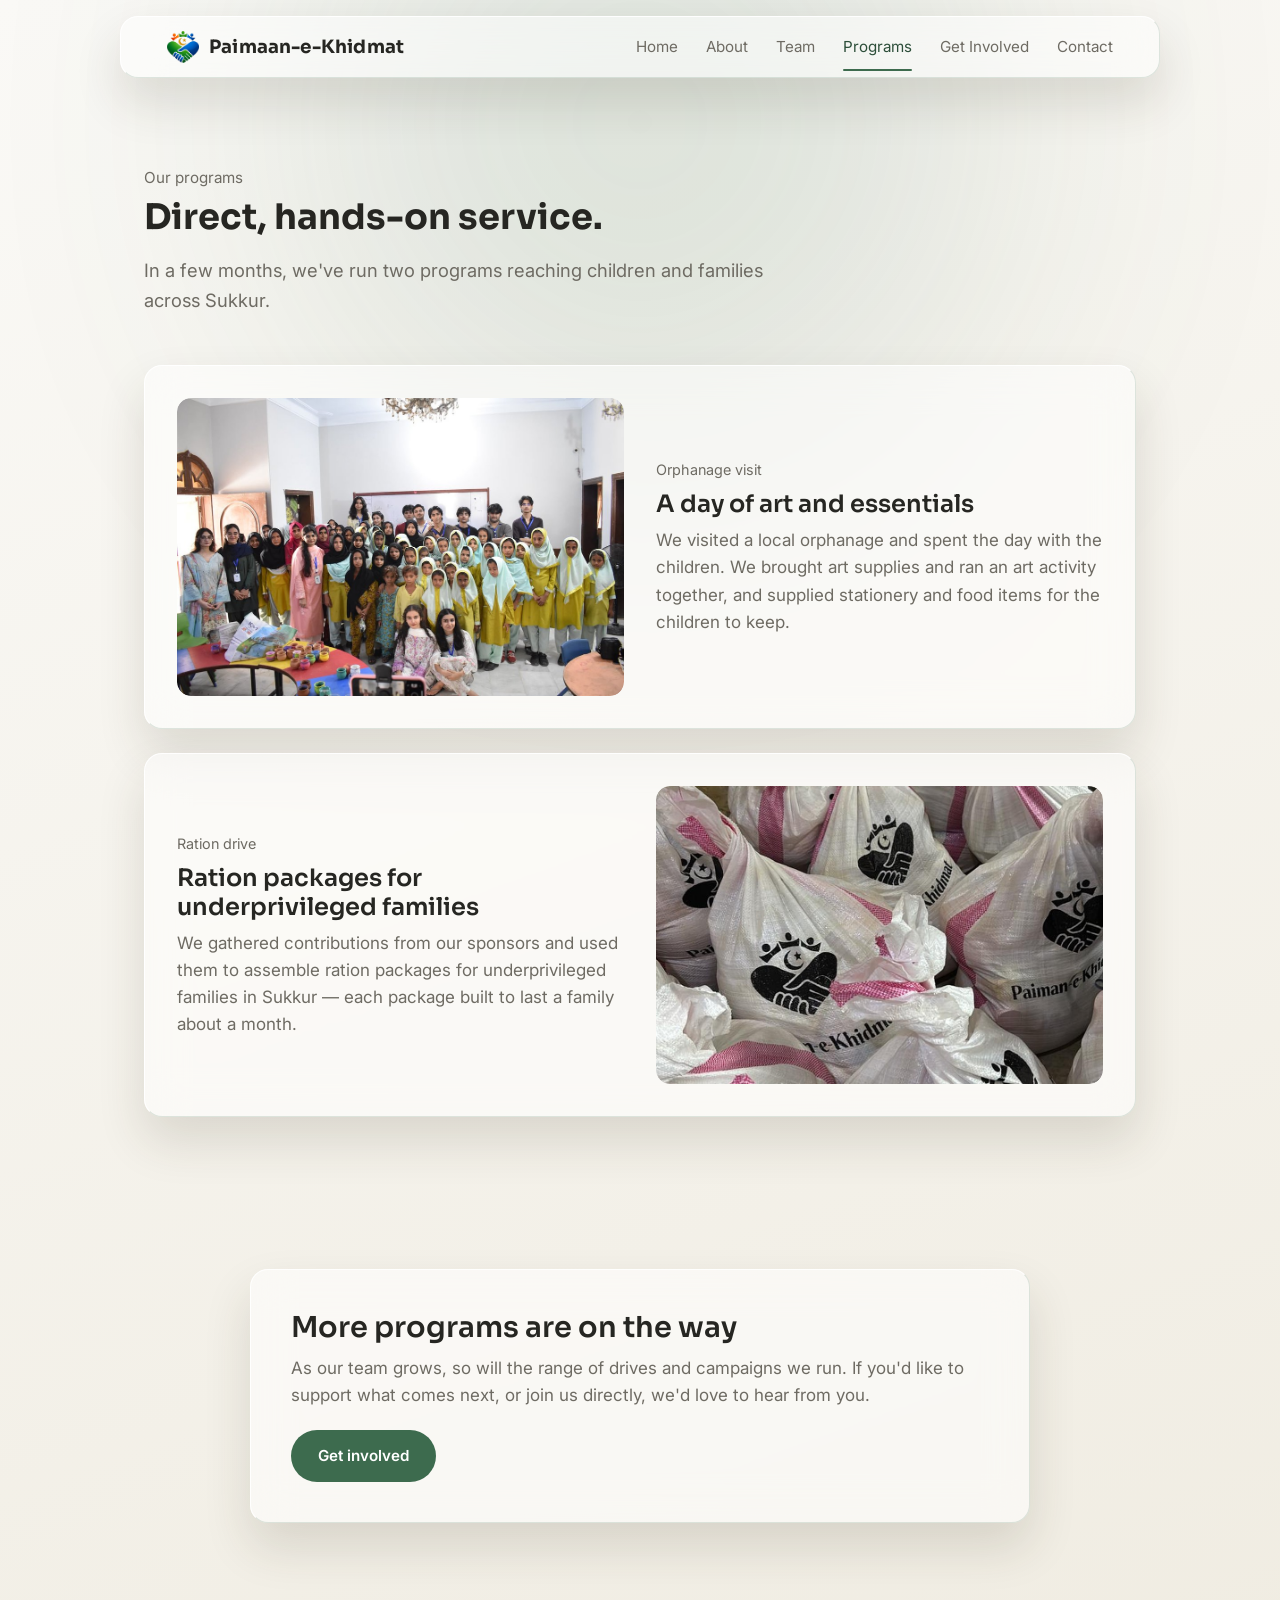
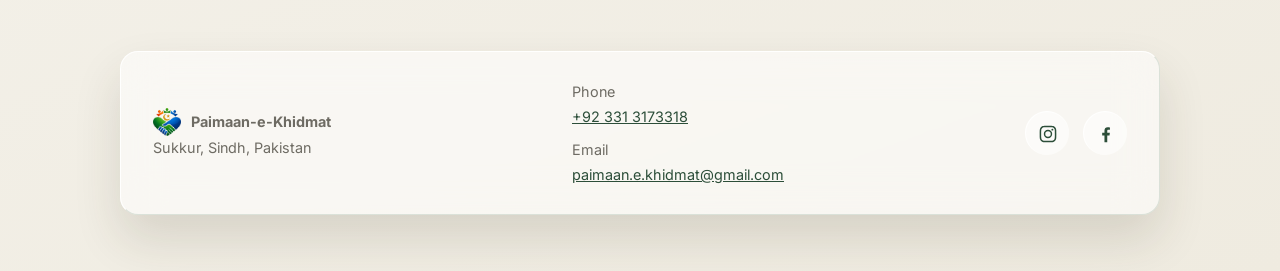
==== programs.html @ b543eeee "Add files via upload" ====
<!DOCTYPE html>
<html lang="en">
<head>
<meta charset="UTF-8">
<meta name="viewport" content="width=device-width, initial-scale=1.0">
<title>Programs — Paimaan-e-Khidmat</title>
<meta name="description" content="Our programs so far: an orphanage visit and a ration drive supporting underprivileged families in Sukkur, Sindh.">
<link rel="icon" type="image/png" href="images/logo-icon.png">
<link rel="apple-touch-icon" href="images/logo-icon.png">
<link rel="stylesheet" href="css/style.css">
</head>
<body>

<header class="site-header glass">
  <nav class="nav-row">
    <a href="index.html" class="logo-link"><img src="images/logo-icon.png" alt="Paimaan-e-Khidmat logo">Paimaan-e-Khidmat</a>
    <button class="nav-toggle" aria-label="Toggle navigation" aria-expanded="false">
      <span></span><span></span><span></span>
    </button>
    <ul class="nav-links">
      <li><a href="index.html">Home</a></li>
      <li><a href="about.html">About</a></li>
      <li><a href="team.html">Team</a></li>
      <li><a href="programs.html" class="active">Programs</a></li>
      <li><a href="get-involved.html">Get Involved</a></li>
      <li><a href="contact.html">Contact</a></li>
      <span class="nav-underline" aria-hidden="true"></span>
    </ul>
  </nav>
</header>

<main>

  <section class="hero" style="padding-bottom: 20px;">
    <div class="container-wide">
      <p class="eyebrow">Our programs</p>
      <h1 style="max-width: none; font-size: 2.2rem;">Direct, hands-on service.</h1>
      <p class="hero-lede">In a few months, we've run two programs reaching children and families across Sukkur.</p>
    </div>
  </section>

  <section style="padding-top: 8px;">
    <div class="container-wide">

      <div class="program-block card glass">
        <div class="photo-placeholder has-photo"><img src="images/orphanage-visit.jpg" alt="Volunteers and children together during the orphanage visit" style="border-radius: 14px; width: 100%; height: 100%; object-fit: cover;"></div>
        <div>
          <p class="program-meta">Orphanage visit</p>
          <h2 style="font-size: 1.5rem;">A day of art and essentials</h2>
          <p style="margin-bottom: 0;">We visited a local orphanage and spent the day with the children. We brought art supplies and ran an art activity together, and supplied stationery and food items for the children to keep.</p>
        </div>
      </div>

      <div class="program-block card glass">
        <div class="photo-placeholder has-photo" style="order: 2;"><img src="images/ration-drive.jpg" alt="Ration packages branded with the Paimaan-e-Khidmat logo" style="border-radius: 14px; width: 100%; height: 100%; object-fit: cover;"></div>
        <div style="order: 1;">
          <p class="program-meta">Ration drive</p>
          <h2 style="font-size: 1.5rem;">Ration packages for underprivileged families</h2>
          <p style="margin-bottom: 0;">We gathered contributions from our sponsors and used them to assemble ration packages for underprivileged families in Sukkur — each package built to last a family about a month.</p>
        </div>
      </div>

    </div>
  </section>

  <section>
    <div class="container card glass">
      <h2>More programs are on the way</h2>
      <p>As our team grows, so will the range of drives and campaigns we run. If you'd like to support what comes next, or join us directly, we'd love to hear from you.</p>
      <a href="get-involved.html" class="btn btn-primary">Get involved</a>
    </div>
  </section>

</main>

<footer class="site-footer">
  <div class="container-wide card glass">
    <div>
      <div class="footer-brand"><img src="images/logo-icon.png" alt="Paimaan-e-Khidmat logo"><strong>Paimaan-e-Khidmat</strong></div>
      Sukkur, Sindh, Pakistan
    </div>
    <div>
      <span class="contact-label">Phone</span><a href="tel:+923313173318">+92 331 3173318</a><br>
      <span class="contact-label" style="margin-top: 10px;">Email</span><a href="mailto:paimaan.e.khidmat@gmail.com">paimaan.e.khidmat@gmail.com</a>
    </div>
    <div class="social-links footer-social">
      <a class="social-icon" href="https://www.instagram.com/paimaan_e_khidmat" target="_blank" rel="noopener" aria-label="Paimaan-e-Khidmat on Instagram">
        <svg viewBox="0 0 24 24" xmlns="http://www.w3.org/2000/svg">
          <path d="M12 2c-2.72 0-3.06.01-4.12.06-1.06.05-1.79.22-2.43.47-.66.26-1.22.6-1.77 1.16-.56.55-.9 1.11-1.16 1.77-.25.64-.42 1.37-.47 2.43C2 8.94 2 9.28 2 12s.01 3.06.06 4.12c.05 1.06.22 1.79.47 2.43.26.66.6 1.22 1.16 1.77.55.56 1.11.9 1.77 1.16.64.25 1.37.42 2.43.47C8.94 22 9.28 22 12 22s3.06-.01 4.12-.06c1.06-.05 1.79-.22 2.43-.47.66-.26 1.22-.6 1.77-1.16.56-.55.9-1.11 1.16-1.77.25-.64.42-1.37.47-2.43.05-1.06.06-1.4.06-4.12s-.01-3.06-.06-4.12c-.05-1.06-.22-1.79-.47-2.43a4.9 4.9 0 0 0-1.16-1.77 4.9 4.9 0 0 0-1.77-1.16c-.64-.25-1.37-.42-2.43-.47C15.06 2.01 14.72 2 12 2Zm0 1.8c2.67 0 2.99.01 4.04.06.98.04 1.51.21 1.86.34.47.18.8.4 1.15.75.35.35.57.68.75 1.15.13.35.3.88.34 1.86.05 1.05.06 1.37.06 4.04s-.01 2.99-.06 4.04c-.04.98-.21 1.51-.34 1.86-.18.47-.4.8-.75 1.15-.35.35-.68.57-1.15.75-.35.13-.88.3-1.86.34-1.05.05-1.37.06-4.04.06s-2.99-.01-4.04-.06c-.98-.04-1.51-.21-1.86-.34a3.1 3.1 0 0 1-1.15-.75 3.1 3.1 0 0 1-.75-1.15c-.13-.35-.3-.88-.34-1.86-.05-1.05-.06-1.37-.06-4.04s.01-2.99.06-4.04c.04-.98.21-1.51.34-1.86.18-.47.4-.8.75-1.15.35-.35.68-.57 1.15-.75.35-.13.88-.3 1.86-.34C9.01 3.81 9.33 3.8 12 3.8Zm0 3.15a5.05 5.05 0 1 0 0 10.1 5.05 5.05 0 0 0 0-10.1Zm0 8.33a3.28 3.28 0 1 1 0-6.56 3.28 3.28 0 0 1 0 6.56Zm6.44-8.53a1.18 1.18 0 1 1-2.36 0 1.18 1.18 0 0 1 2.36 0Z"/>
        </svg>
      </a>
      <a class="social-icon" href="https://www.facebook.com/share/1TbUAhCM6e/" target="_blank" rel="noopener" aria-label="Paimaan-e-Khidmat on Facebook">
        <svg viewBox="0 0 24 24" xmlns="http://www.w3.org/2000/svg">
          <path d="M13.5 21.75v-8.1h2.72l.4-3.16h-3.12V8.5c0-.91.25-1.53 1.56-1.53h1.67V4.15C15.98 4.06 15.06 4 13.98 4 11.7 4 10.15 5.39 10.15 8.2v2.29H7.42v3.16h2.73v8.1h3.35Z"/>
        </svg>
      </a>
    </div>
  </div>
</footer>

<script src="js/script.js"></script>
</body>
</html>
---- css/style.css ----
/* ============================================================
   Paimaan-e-Khidmat — glassmorphism stylesheet (light theme)
   ============================================================ */

@import url('https://fonts.googleapis.com/css2?family=Sora:wght@400;500;600;700&family=Inter:wght@400;500;600&display=swap');

:root {
  --bg-a: #FAF9F6;
  --bg-b: #EFEBE0;
  --glow-a: #3D6B4E;

  --accent: #3D6B4E;
  --accent-dark: #2C4E39;

  --glass-fill: rgba(255, 255, 255, 0.55);
  --glass-fill-strong: rgba(255, 255, 255, 0.72);
  --glass-border: rgba(255, 255, 255, 0.9);
  --glass-border-soft: rgba(61, 107, 78, 0.16);
  --glass-shadow: rgba(58, 48, 30, 0.14);

  --text: #262622;
  --text-muted: #6E6B63;
  --text-on-dark: #FAF9F6;

  --max-width: 780px;
  --font-display: 'Sora', -apple-system, BlinkMacSystemFont, sans-serif;
  --font-body: 'Inter', -apple-system, BlinkMacSystemFont, sans-serif;
}

* {
  box-sizing: border-box;
}

html {
  scroll-behavior: smooth;
}

@media (prefers-reduced-motion: reduce) {
  html {
    scroll-behavior: auto;
  }
  * {
    animation: none !important;
    transition: none !important;
  }
}

body {
  margin: 0;
  font-family: var(--font-body);
  color: var(--text);
  line-height: 1.6;
  font-size: 17px;
  min-height: 100vh;
  background: linear-gradient(160deg, var(--bg-a) 0%, var(--bg-b) 100%);
  position: relative;
  overflow-x: hidden;
}

/* A single, faint glow drifting very slowly behind everything — just enough
   tonal variation for the glass panels to catch, without competing colors. */
body::before {
  content: "";
  position: fixed;
  border-radius: 50%;
  filter: blur(140px);
  opacity: 0.14;
  z-index: 0;
  pointer-events: none;
  width: 55vw;
  height: 55vw;
  background: var(--glow-a);
  top: -18vw;
  left: 50%;
  transform: translateX(-50%);
  animation: drift-a 40s ease-in-out infinite alternate;
}

@keyframes drift-a {
  from { transform: translate(-50%, 0) scale(1); }
  to   { transform: translate(-42%, 4vw) scale(1.08); }
}

h1, h2, h3 {
  font-family: var(--font-display);
  font-weight: 600;
  line-height: 1.2;
  margin: 0 0 0.5em 0;
  color: var(--text);
}

h1 { font-size: 2.6rem; font-weight: 700; }
h2 { font-size: 1.8rem; }
h3 { font-size: 1.25rem; }

p {
  margin: 0 0 1.2em 0;
  max-width: 65ch;
  color: var(--text-muted);
}

a {
  color: var(--accent-dark);
}

a:focus-visible,
button:focus-visible {
  outline: 2px solid var(--accent-dark);
  outline-offset: 3px;
}

img {
  max-width: 100%;
  display: block;
  border-radius: 12px;
}

.container {
  max-width: var(--max-width);
  margin: 0 auto;
  padding: 0 24px;
  position: relative;
  z-index: 1;
}

.container-wide {
  max-width: 1040px;
  margin: 0 auto;
  padding: 0 24px;
  position: relative;
  z-index: 1;
}

/* ---------- Glass panel base ---------- */

.glass {
  background: var(--glass-fill);
  backdrop-filter: blur(20px);
  -webkit-backdrop-filter: blur(20px);
  border-top: 1px solid var(--glass-border);
  border-left: 1px solid var(--glass-border);
  border-right: 1px solid var(--glass-border-soft);
  border-bottom: 1px solid var(--glass-border-soft);
  border-radius: 18px;
  box-shadow: 0 24px 48px var(--glass-shadow);
}

/* ---------- Header / Nav ---------- */

.site-header {
  position: sticky;
  top: 16px;
  z-index: 100;
  margin: 16px auto 0;
  max-width: 1040px;
  padding: 0 24px;
}

.nav-row {
  padding: 14px 22px;
  display: flex;
  align-items: center;
  justify-content: space-between;
}

.logo-link {
  display: flex;
  align-items: center;
  gap: 10px;
  font-family: var(--font-display);
  font-weight: 700;
  font-size: 1.15rem;
  color: var(--text);
  text-decoration: none;
  letter-spacing: 0.01em;
}

.logo-link img {
  width: 32px;
  height: 32px;
  border-radius: 0;
}

.footer-brand {
  display: flex;
  align-items: center;
  gap: 10px;
}

.footer-brand img {
  width: 28px;
  height: 28px;
}

.nav-links {
  display: flex;
  gap: 28px;
  list-style: none;
  margin: 0;
  padding: 0;
  position: relative;
}

.nav-underline {
  position: absolute;
  bottom: -10px;
  height: 2px;
  background: var(--accent);
  border-radius: 2px;
  left: 0;
  width: 0;
  opacity: 0;
  transition: left 0.35s cubic-bezier(0.65, 0, 0.35, 1),
              width 0.35s cubic-bezier(0.65, 0, 0.35, 1),
              opacity 0.2s ease;
  pointer-events: none;
}

.nav-links a {
  text-decoration: none;
  color: var(--text-muted);
  font-size: 0.95rem;
  transition: color 0.2s ease;
}

.nav-links a:hover,
.nav-links a.active {
  color: var(--accent-dark);
}

.nav-toggle {
  display: none;
  background: none;
  border: none;
  cursor: pointer;
  padding: 8px;
}

.nav-toggle span {
  display: block;
  width: 22px;
  height: 2px;
  background: var(--text);
  margin: 5px 0;
}

@media (max-width: 680px) {
  .nav-toggle {
    display: block;
  }
  .nav-links {
    position: absolute;
    top: calc(100% + 8px);
    left: 0;
    right: 0;
    /* Deliberately near-opaque (not the lighter glass used elsewhere):
       backdrop-filter blur is unreliable on mobile browsers, so this panel
       needs to read clearly even when the blur doesn't render at all. */
    background: rgba(255, 255, 255, 0.97);
    backdrop-filter: blur(20px);
    -webkit-backdrop-filter: blur(20px);
    border-radius: 16px;
    flex-direction: column;
    gap: 0;
    max-height: 0;
    overflow: hidden;
    /* No border or shadow while collapsed — a 1px border on a 0-height box
       still renders as a visible line, which is what was showing under the
       header at all times. Both are added only in the .open state below. */
    border: none;
    box-shadow: none;
    transition: max-height 0.25s ease;
  }
  .nav-links.open {
    max-height: min(70vh, 480px);
    overflow-y: auto;
    border-top: 1px solid var(--glass-border);
    border-left: 1px solid var(--glass-border);
    box-shadow: 0 20px 40px var(--glass-shadow);
  }
  .nav-links li {
    border-top: 1px solid var(--glass-border-soft);
  }
  .nav-links li:first-child {
    border-top: none;
  }
  .nav-links a {
    display: block;
    padding: 16px 24px;
    color: var(--text);
    font-weight: 500;
  }
  .nav-links a.active {
    color: var(--accent-dark);
  }
  .nav-underline {
    display: none;
  }
}

/* ---------- Sections ---------- */

section {
  padding: 64px 0;
  position: relative;
  z-index: 1;
}

.eyebrow {
  color: var(--text-muted);
  font-size: 0.95rem;
  margin-bottom: 0.4em;
}

/* ---------- Hero ---------- */

.hero {
  padding: 88px 0 64px 0;
  opacity: 0;
  transform: translateY(14px);
  animation: hero-in 0.7s ease forwards;
}

@keyframes hero-in {
  to { opacity: 1; transform: translateY(0); }
}

.hero h1 {
  max-width: 15ch;
}

.hero-lede {
  font-size: 1.15rem;
  color: var(--text-muted);
  max-width: 55ch;
}

.hero-actions {
  display: flex;
  gap: 16px;
  margin-top: 32px;
  flex-wrap: wrap;
}

/* ---------- Buttons ---------- */

.btn {
  display: inline-block;
  padding: 13px 26px;
  border-radius: 999px;
  text-decoration: none;
  font-size: 0.95rem;
  font-weight: 600;
  font-family: var(--font-body);
  border: 1px solid transparent;
  cursor: pointer;
  transition: transform 0.15s ease, box-shadow 0.15s ease, background 0.15s ease;
}

.btn-primary {
  background: var(--accent);
  color: #FFFFFF;
}

.btn-primary:hover {
  background: var(--accent-dark);
  transform: translateY(-2px);
  box-shadow: 0 10px 24px rgba(44, 78, 57, 0.28);
}

.btn-secondary {
  background: var(--glass-fill);
  backdrop-filter: blur(12px);
  -webkit-backdrop-filter: blur(12px);
  color: var(--text);
  border-top: 1px solid var(--glass-border);
  border-left: 1px solid var(--glass-border);
}

.btn-secondary:hover {
  background: var(--glass-fill-strong);
}

.btn-disabled {
  background: rgba(61, 107, 78, 0.10);
  color: var(--text-muted);
  cursor: not-allowed;
  pointer-events: none;
}

/* ---------- Cards (glass panels for content blocks) ---------- */

.card {
  padding: 40px;
  margin-bottom: 24px;
}

.card h2, .card h3 {
  margin-bottom: 0.35em;
}

.card-grid {
  display: grid;
  gap: 24px;
}

/* ---------- Photo placeholder ---------- */

.photo-placeholder {
  color: var(--text-muted);
  font-size: 0.9rem;
  padding: 24px;
  text-align: center;
  min-height: 220px;
  display: flex;
  align-items: center;
  justify-content: center;
  border-radius: 14px;
  background: rgba(61, 107, 78, 0.06);
  border: 1px dashed rgba(61, 107, 78, 0.25);
  overflow: hidden;
}

.photo-placeholder.has-photo {
  padding: 0;
  background: none;
  border: none;
}

/* ---------- Program block ---------- */

.program-block.card {
  padding: 32px;
  display: grid;
  grid-template-columns: 1fr 1fr;
  gap: 32px;
  align-items: center;
  transition: transform 0.2s ease;
}

.program-block.card:hover {
  transform: translateY(-3px);
}

@media (max-width: 720px) {
  .program-block.card {
    grid-template-columns: 1fr;
  }
}

.program-meta {
  color: var(--text-muted);
  font-size: 0.9rem;
  margin-bottom: 0.6em;
}

/* ---------- Involve cards ---------- */

.involve-block.card {
  transition: transform 0.2s ease;
}

.involve-block.card:hover {
  transform: translateY(-3px);
}

.recruitment-status {
  margin-top: 20px;
  padding: 10px 18px;
  border-radius: 999px;
  font-size: 0.9rem;
  display: inline-block;
}

.recruitment-status.open {
  background: rgba(61, 107, 78, 0.14);
  color: var(--accent-dark);
}

.recruitment-status.closed {
  background: rgba(110, 107, 99, 0.12);
  color: var(--text-muted);
}

/* ---------- Social links (icon buttons, theme-tinted not brand-colored) ---------- */

.social-links {
  display: flex;
  gap: 14px;
  margin-top: 20px;
  flex-wrap: wrap;
}

.social-icon {
  width: 44px;
  height: 44px;
  border-radius: 50%;
  display: flex;
  align-items: center;
  justify-content: center;
  background: var(--glass-fill);
  border-top: 1px solid var(--glass-border);
  border-left: 1px solid var(--glass-border);
  color: var(--accent-dark);
  text-decoration: none;
  font-size: 1.1rem;
  transition: transform 0.15s ease, background 0.15s ease;
}

.social-icon:hover {
  background: var(--glass-fill-strong);
  transform: translateY(-2px);
}

.social-icon svg {
  width: 20px;
  height: 20px;
  fill: var(--accent-dark);
}

/* ---------- Team page: founders ---------- */

.founders-grid {
  display: grid;
  grid-template-columns: 1fr 1fr;
  gap: 24px;
}

.founders-grid.founders-grid-single {
  grid-template-columns: 1fr;
  max-width: 320px;
  margin: 0 auto;
}

/* Single merged founder spotlight: photo/name on the left, message on the right */
.founder-spotlight {
  display: flex;
  align-items: center;
  gap: 48px;
  max-width: 920px;
  margin: 0 auto;
  padding: 40px 44px;
}

.founder-spotlight-photo {
  flex: 0 0 auto;
  text-align: center;
}

.founder-spotlight-photo img {
  width: 200px;
  aspect-ratio: 1 / 1;
  object-fit: cover;
  border-radius: 22px;
  border: 2px solid rgba(61, 107, 78, 0.45);
  margin-bottom: 14px;
}

.founder-spotlight-text {
  flex: 1 1 auto;
  border-left: 1px solid var(--glass-border-soft);
  padding-left: 40px;
}

.founder-message-placeholder {
  color: var(--text-muted);
  font-style: italic;
  margin-bottom: 0;
}

.founder-quote {
  position: relative;
  margin: 22px 0 0;
  padding: 18px 0 0 34px;
  border-top: 1px solid var(--glass-border-soft);
  font-family: var(--font-display);
  font-style: italic;
  font-size: 1.15rem;
  line-height: 1.5;
  color: var(--accent-dark);
}

.founder-quote-mark {
  position: absolute;
  left: -2px;
  top: 8px;
  font-family: var(--font-display);
  font-style: normal;
  font-size: 2.6rem;
  line-height: 1;
  color: var(--accent);
  opacity: 0.55;
}

.nowrap {
  white-space: nowrap;
}

/* ---------- Team page: department intro list ---------- */

.dept-intro-list {
  list-style: none;
  max-width: 65ch;
  margin: 0 0 0.9em;
  padding: 0;
  display: flex;
  flex-direction: column;
  gap: 0.55em;
}

.dept-intro-list li {
  position: relative;
  padding-left: 1.4em;
}

.dept-intro-list li::before {
  content: "";
  position: absolute;
  left: 0;
  top: 0.55em;
  width: 8px;
  height: 8px;
  border-radius: 50%;
  background: var(--accent);
}

@media (max-width: 620px) {
  .founder-spotlight {
    flex-direction: column;
    gap: 20px;
    text-align: center;
    padding: 26px 24px;
  }
  .founder-spotlight-text {
    border-left: none;
    border-top: 1px solid var(--glass-border-soft);
    padding-left: 0;
    padding-top: 20px;
  }
  .founder-spotlight-photo img {
    width: 160px;
  }
  .founder-quote {
    padding-left: 0;
    text-align: left;
    font-size: 1.05rem;
  }
  .founder-quote-mark {
    position: static;
    display: block;
    margin-bottom: -6px;
  }
}

@media (max-width: 620px) {
  .founders-grid {
    grid-template-columns: 1fr;
  }
}

.founder-card {
  text-align: center;
}

.founder-photo {
  min-height: 200px;
  border-radius: 14px;
  background: rgba(61, 107, 78, 0.06);
  border: 1px dashed rgba(61, 107, 78, 0.25);
  display: flex;
  align-items: center;
  justify-content: center;
  color: var(--text-muted);
  font-size: 0.9rem;
  margin-bottom: 18px;
}

.founder-photo.has-photo {
  border: none;
  background: none;
}

.founder-photo.has-photo {
  min-height: 0;
}

.founder-photo.has-photo img {
  width: 100%;
  max-width: 260px;
  aspect-ratio: 1 / 1;
  object-fit: cover;
  border-radius: 22px;
  border: 2px solid rgba(61, 107, 78, 0.45);
}

/* ---------- Team page: department accordions ---------- */

.dept-card {
  padding: 0;
  overflow: hidden;
}

.dept-header {
  width: 100%;
  display: flex;
  align-items: center;
  justify-content: space-between;
  gap: 16px;
  padding: 24px 32px;
  background: none;
  border: none;
  cursor: pointer;
  font-family: var(--font-display);
  font-size: 1.2rem;
  font-weight: 600;
  color: var(--text);
  text-align: left;
}

.dept-title {
  flex: 1;
}

.dept-chevron {
  width: 22px;
  height: 22px;
  color: var(--accent-dark);
  flex-shrink: 0;
  transition: transform 0.3s ease;
}

.dept-header[aria-expanded="true"] .dept-chevron {
  transform: rotate(180deg);
}

.dept-panel {
  max-height: 0;
  overflow: hidden;
  transition: max-height 0.4s cubic-bezier(0.4, 0, 0.2, 1);
}

.dept-panel-inner {
  padding: 4px 32px 32px;
  display: flex;
  flex-direction: column;
  gap: 20px;
}

.dept-person {
  display: flex;
  gap: 20px;
  align-items: flex-start;
  padding-top: 20px;
  border-top: 1px solid var(--glass-border-soft);
}

.dept-person:first-child {
  padding-top: 0;
  border-top: none;
}

.dept-person-photo {
  width: 88px;
  height: 88px;
  border-radius: 18px;
  flex-shrink: 0;
  background: rgba(61, 107, 78, 0.08);
  border: 2px solid rgba(61, 107, 78, 0.45);
  display: flex;
  align-items: center;
  justify-content: center;
  font-size: 0.72rem;
  color: var(--text-muted);
  text-align: center;
  overflow: hidden;
}

.dept-person-photo img {
  width: 100%;
  height: 100%;
  object-fit: cover;
  border-radius: 16px;
}

.dept-person-text {
  display: flex;
  flex-direction: column;
  gap: 4px;
  padding-top: 2px;
}

.dept-person-role {
  font-size: 0.85rem;
  color: var(--text-muted);
}

.dept-person-text p {
  margin: 0;
  font-size: 1.02rem;
  color: var(--text);
  max-width: 52ch;
}

@media (min-width: 900px) {
  .dept-person-photo {
    width: 128px;
    height: 128px;
    border-radius: 22px;
    font-size: 0.78rem;
  }
  .dept-person {
    gap: 26px;
    align-items: center;
  }
}

@media (max-width: 620px) {
  .dept-header {
    padding: 20px 22px;
    font-size: 1.05rem;
  }
  .dept-panel-inner {
    padding: 4px 22px 26px;
  }
  .dept-person-photo {
    width: 60px;
    height: 60px;
  }
}

/* ---------- Contact ---------- */

.contact-list {
  list-style: none;
  padding: 0;
  margin: 0;
}

.contact-list li {
  padding: 18px 22px;
  border-top: 1px solid var(--glass-border-soft);
}

.contact-list li:first-child {
  border-top: none;
}

.contact-label {
  color: var(--text-muted);
  font-size: 0.9rem;
  display: block;
  margin-bottom: 2px;
}

/* ---------- Footer ---------- */

.site-footer {
  padding: 40px 0 32px;
  color: var(--text-muted);
  font-size: 0.9rem;
  position: relative;
  z-index: 1;
}

.site-footer .container-wide.card {
  display: flex;
  justify-content: space-between;
  align-items: center;
  flex-wrap: wrap;
  gap: 20px;
  padding: 28px 32px;
}

.site-footer .footer-social {
  margin-top: 0;
}

.site-footer a {
  color: var(--accent-dark);
}
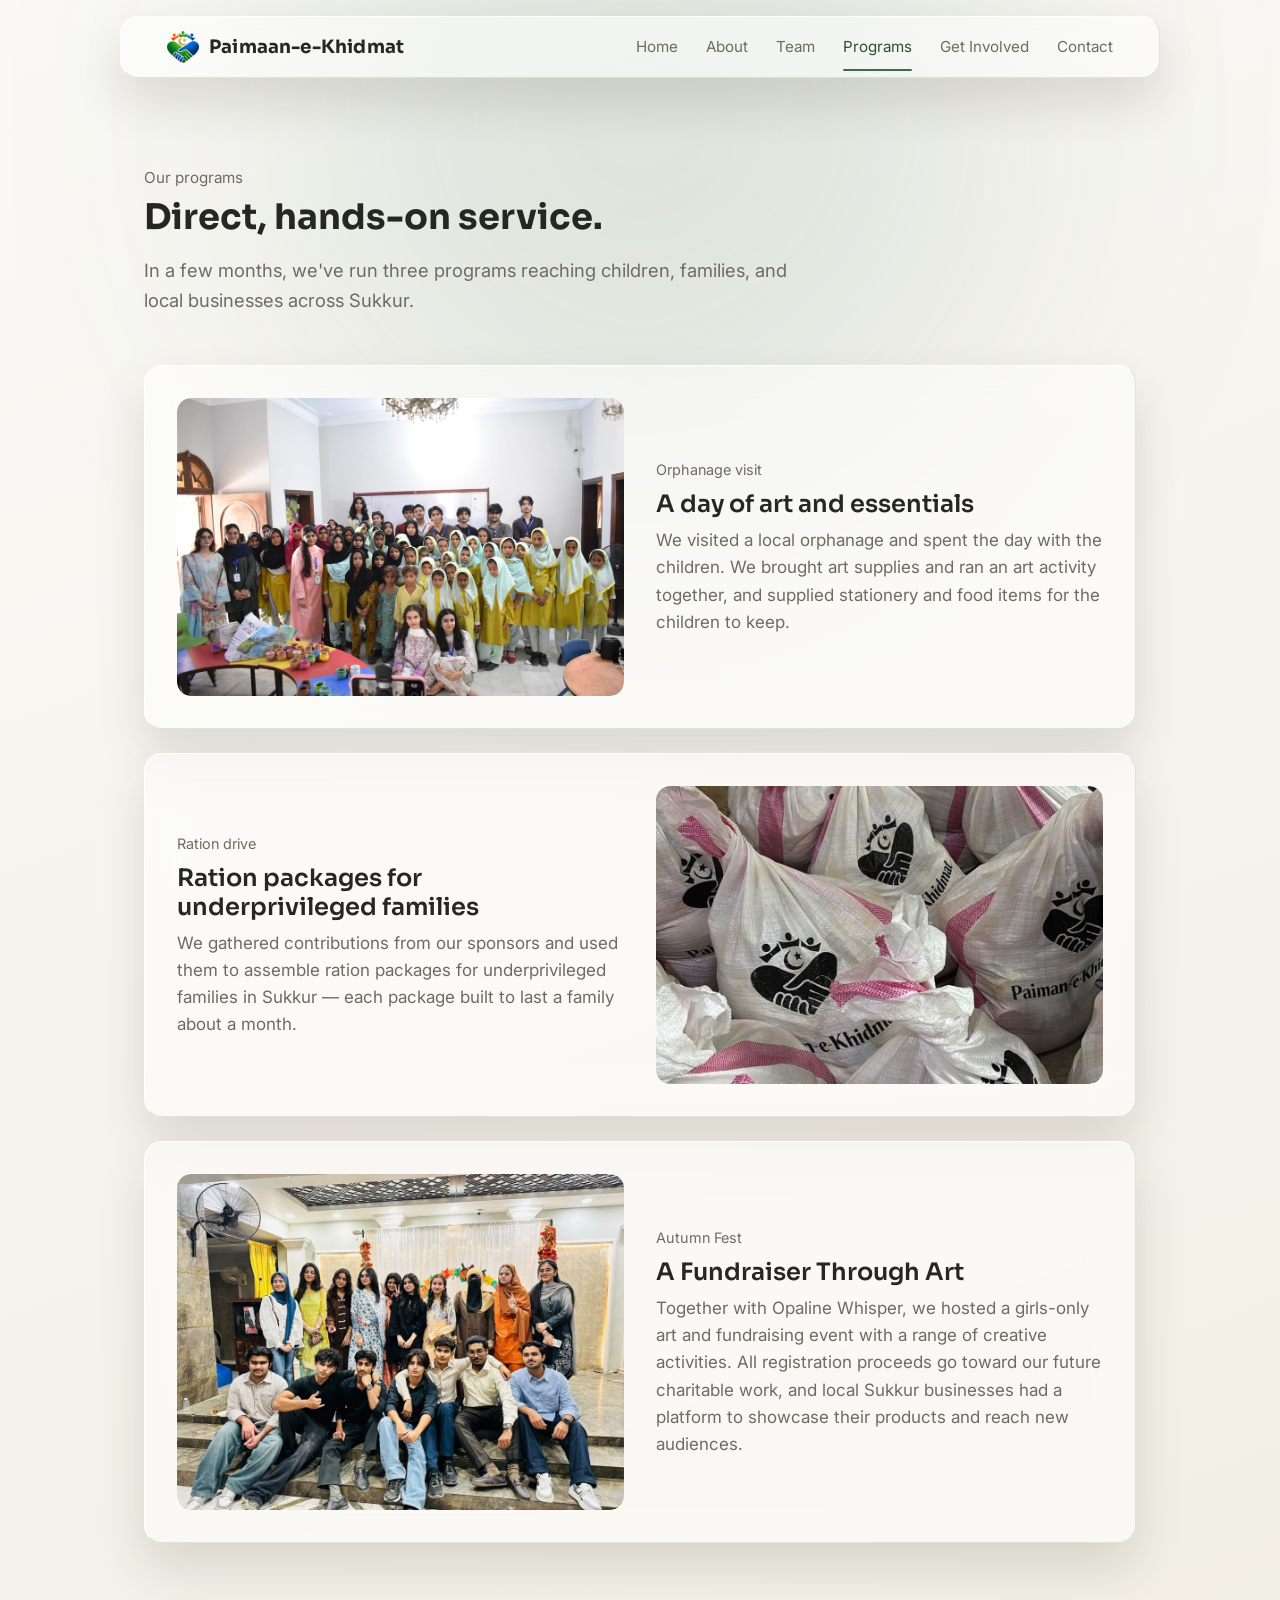
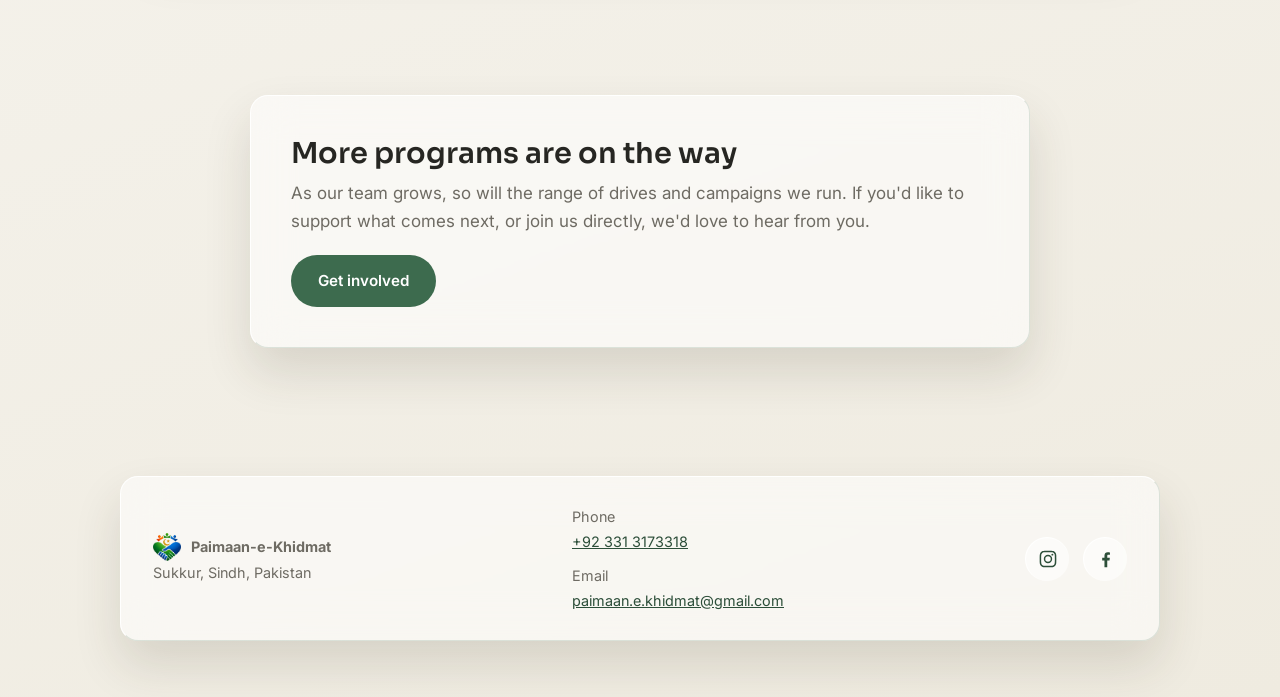
==== commit 1469be26: "Add files via upload" ====
--- a/programs.html
+++ b/programs.html
@@ -4,7 +4,7 @@
 <meta charset="UTF-8">
 <meta name="viewport" content="width=device-width, initial-scale=1.0">
 <title>Programs — Paimaan-e-Khidmat</title>
-<meta name="description" content="Our programs so far: an orphanage visit and a ration drive supporting underprivileged families in Sukkur, Sindh.">
+<meta name="description" content="Our programs so far: an orphanage visit, a ration drive, and the Autumn Fest art fundraiser, serving Sukkur, Sindh.">
 <link rel="icon" type="image/png" href="images/logo-icon.png">
 <link rel="apple-touch-icon" href="images/logo-icon.png">
 <link rel="stylesheet" href="css/style.css">
@@ -35,20 +35,20 @@
     <div class="container-wide">
       <p class="eyebrow">Our programs</p>
       <h1 style="max-width: none; font-size: 2.2rem;">Direct, hands-on service.</h1>
-      <p class="hero-lede">In a few months, we've run two programs reaching children and families across Sukkur.</p>
+      <p class="hero-lede">In a few months, we've run three programs reaching children, families, and local businesses across Sukkur.</p>
     </div>
   </section>
 
   <section style="padding-top: 8px;">
     <div class="container-wide">
 
-      <div class="program-block card glass">
-        <div class="photo-placeholder has-photo"><img src="images/orphanage-visit.jpg" alt="Volunteers and children together during the orphanage visit" style="border-radius: 14px; width: 100%; height: 100%; object-fit: cover;"></div>
+      <div class="program-block card glass image-left-desktop">
         <div>
           <p class="program-meta">Orphanage visit</p>
           <h2 style="font-size: 1.5rem;">A day of art and essentials</h2>
           <p style="margin-bottom: 0;">We visited a local orphanage and spent the day with the children. We brought art supplies and ran an art activity together, and supplied stationery and food items for the children to keep.</p>
         </div>
+        <div class="photo-placeholder has-photo"><img src="images/orphanage-visit.jpg" alt="Volunteers and children together during the orphanage visit" style="border-radius: 14px; width: 100%; height: 100%; object-fit: cover;"></div>
       </div>
 
       <div class="program-block card glass">
@@ -58,6 +58,15 @@
           <h2 style="font-size: 1.5rem;">Ration packages for underprivileged families</h2>
           <p style="margin-bottom: 0;">We gathered contributions from our sponsors and used them to assemble ration packages for underprivileged families in Sukkur — each package built to last a family about a month.</p>
         </div>
+      </div>
+
+      <div class="program-block card glass image-left-desktop">
+        <div>
+          <p class="program-meta">Autumn Fest</p>
+          <h2 style="font-size: 1.5rem;">A Fundraiser Through Art</h2>
+          <p style="margin-bottom: 0;">Together with Opaline Whisper, we hosted a girls-only art and fundraising event with a range of creative activities. All registration proceeds go toward our future charitable work, and local Sukkur businesses had a platform to showcase their products and reach new audiences.</p>
+        </div>
+        <div class="photo-placeholder has-photo"><img src="images/autumn-fest.jpg" alt="Volunteers and attendees together at the Autumn Fest art fundraiser" style="border-radius: 14px; width: 100%; height: 100%; object-fit: cover;"></div>
       </div>
 
     </div>
--- a/css/style.css
+++ b/css/style.css
@@ -448,6 +448,18 @@
   }
 }
 
+/* Desktop: image on the left for blocks marked image-left-desktop */
+.program-block.image-left-desktop .photo-placeholder {
+  order: -1;
+}
+
+/* Mobile: image first, then text, for every program block */
+@media (max-width: 720px) {
+  .program-block.card .photo-placeholder {
+    order: -1 !important;
+  }
+}
+
 .program-meta {
   color: var(--text-muted);
   font-size: 0.9rem;
